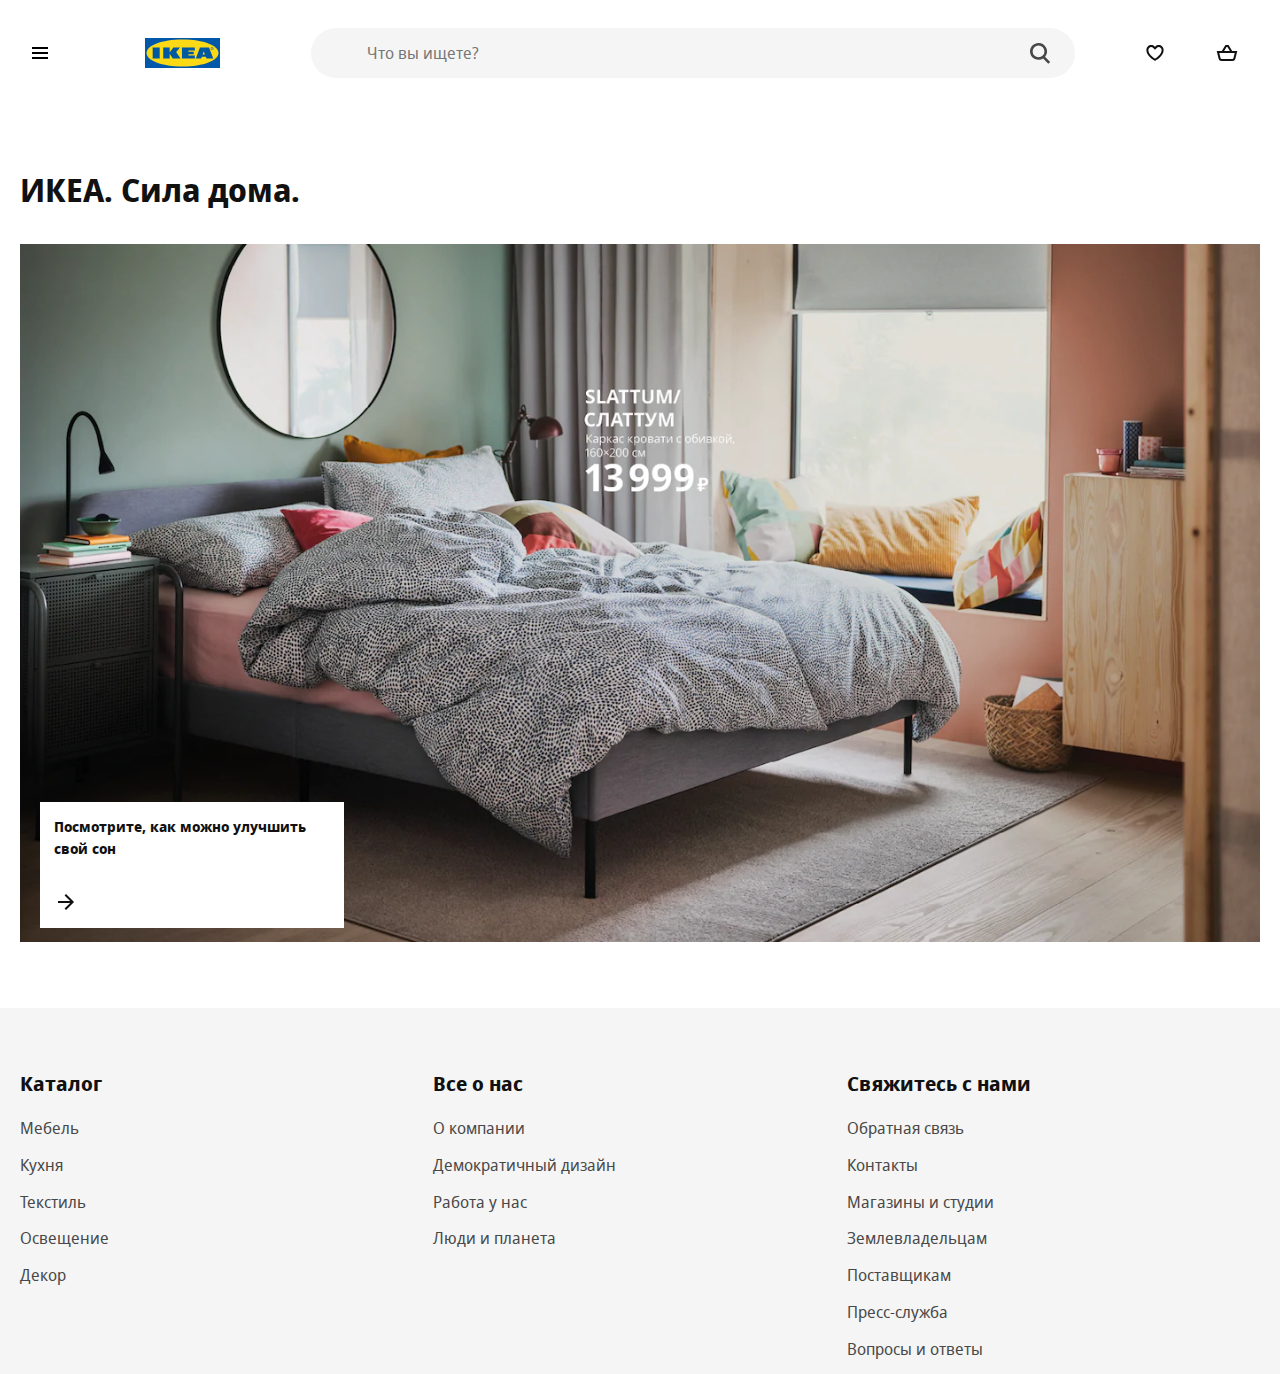
==== index.html @ adc2552e "start" ====
<!DOCTYPE html>
<html lang="en">
<head>
    <meta charset="UTF-8">
    <meta name="viewport"
          content="width=device-width, user-scalable=no, initial-scale=1.0, maximum-scale=1.0, minimum-scale=1.0">
    <meta http-equiv="X-UA-Compatible" content="ie=edge">
    <link rel="apple-touch-icon" sizes="180x180" href="favicon/apple-touch-icon.png">
    <link rel="icon" type="image/png" sizes="32x32" href="favicon/favicon-32x32.png">
    <link rel="icon" type="image/png" sizes="16x16" href="favicon/favicon-16x16.png">
    <link rel="mask-icon" href="favicon/safari-pinned-tab.svg" color="#0058ab">
    <meta name="msapplication-TileColor" content="#0058ab">
    <meta name="theme-color" content="#0058ab">
    <title>ИКЕА - официальный интернет-магазин мебели - IKEA</title>
    <link rel="stylesheet" href="styles/styles.css">

</head>
<body>
<header>
    <div class="container">
        <div class="header">
            <button class="btn btn-burger" aria-label="открыть меню">
                <svg focusable="false" class="svg-icon" width="24" height="24" viewBox="0 0 24 24" fill="none"
                     xmlns="http://www.w3.org/2000/svg">
                    <path fill-rule="evenodd" clip-rule="evenodd"
                          d="M20 8H4V6H20V8ZM20 13H4V11H20V13ZM20 18H4V16H20V18Z"></path>
                </svg>
            </button>
            <a href="index.html" class="logo">
                <img src="image/ikea-logo.svg" alt="Логотип">
            </a>
            <form class="search" method="get" action="goods.html">
                <input type="search" name="s" maxlength="150" class="search-input" spellcheck="false"
                       aria-label="Искать товары, новинки и вдохновение"
                       aria-placeholder="Искать товары, новинки и вдохновение" placeholder="Что вы ищете?"
                       autocapitalize="off" autocomplete="off" autocorrect="off">
                <button type="submit" class="btn search-btn" aria-label="найти"></button>
            </form>
            <a href="goods.html?cat=wishlist" class="btn btn-wishlist">
                <svg focusable="false" class="svg-icon" width="24" height="24" viewBox="0 0 24 24" fill="none"
                     xmlns="http://www.w3.org/2000/svg">
                    <path fill-rule="evenodd" clip-rule="evenodd"
                          d="M12.336 5.52055C14.2336 3.62376 17.3096 3.62401 19.2069 5.52129C20.2067 6.52115 20.6796 7.85005 20.6259 9.15761C20.6151 12.2138 18.4184 14.8654 16.4892 16.6366C15.4926 17.5517 14.5004 18.2923 13.7593 18.8036C13.3879 19.0598 13.0771 19.2601 12.8574 19.3973C12.7475 19.466 12.6601 19.519 12.5992 19.5555C12.5687 19.5737 12.5448 19.5879 12.5279 19.5978L12.5079 19.6094L12.502 19.6129L12.5001 19.614C12.5001 19.614 12.4989 19.6147 11.9999 18.748C11.501 19.6147 11.5005 19.6144 11.5005 19.6144L11.4979 19.6129L11.4919 19.6094L11.472 19.5978C11.4551 19.5879 11.4312 19.5737 11.4007 19.5555C11.3397 19.519 11.2524 19.466 11.1425 19.3973C10.9227 19.2601 10.612 19.0598 10.2405 18.8036C9.49947 18.2923 8.50726 17.5517 7.51063 16.6366C5.58146 14.8654 3.38477 12.2139 3.37399 9.15765C3.32024 7.85008 3.79314 6.52117 4.79301 5.52129C6.69054 3.62376 9.76704 3.62376 11.6646 5.52129L11.9993 5.856L12.3353 5.52129L12.336 5.52055ZM11.9999 18.748L11.5005 19.6144L11.9999 19.9019L12.4989 19.6147L11.9999 18.748ZM11.9999 17.573C12.1727 17.462 12.384 17.3226 12.6236 17.1573C13.3125 16.6821 14.2267 15.9988 15.1366 15.1634C17.0157 13.4381 18.6259 11.2919 18.6259 9.13506V9.11213L18.627 9.08922C18.6626 8.31221 18.3844 7.52727 17.7926 6.9355C16.6762 5.81903 14.866 5.81902 13.7495 6.9355L13.7481 6.93689L11.9965 8.68166L10.2504 6.9355C9.13387 5.81903 7.3237 5.81903 6.20722 6.9355C5.61546 7.52727 5.33724 8.31221 5.3729 9.08922L5.37395 9.11213V9.13507C5.37395 11.2919 6.98418 13.4381 8.86325 15.1634C9.77312 15.9988 10.6874 16.6821 11.3762 17.1573C11.6159 17.3226 11.8271 17.462 11.9999 17.573Z"></path>
                </svg>
            </a>
            <a href="cart.html" class="btn btn-cart">
                <svg focusable="false" class="svg-icon svg-cart" width="24" height="24" viewBox="0 0 24 24" fill="none"
                     xmlns="http://www.w3.org/2000/svg" style="display: block;">
                    <path fill-rule="evenodd" clip-rule="evenodd"
                          d="M10.9994 4H10.4373L10.1451 4.48017L6.78803 9.99716H3.00001H1.71924L2.02987 11.2397L3.65114 17.7248C3.98501 19.0603 5.18497 19.9972 6.56157 19.9972L17.4385 19.9972C18.8151 19.9972 20.015 19.0603 20.3489 17.7248L21.9702 11.2397L22.2808 9.99716H21H17.2113L13.8539 4.48014L13.5618 4H12.9997H12.0004H10.9994ZM14.8701 9.99716L12.4376 6H12.0004H11.5615L9.12921 9.99716H14.8701ZM5.59142 17.2397L4.28079 11.9972H19.7192L18.4086 17.2397C18.2973 17.6849 17.8973 17.9972 17.4385 17.9972L6.56157 17.9972C6.1027 17.9972 5.70272 17.6849 5.59142 17.2397Z"></path>
                </svg>
            </a>
        </div>
    </div>
</header>
<main>
    <div class="container">
        <h1 class="main-header">ИКЕА. Сила дома.</h1>
        <aside class="offer">
            <a href="card.html#idd059">
                <picture>
                    <source srcset="image/b47e07ee97fd5f9bf030d258d462a945.webp" type="image/webp">
                    <img src="image/b47e07ee97fd5f9bf030d258d462a945.jpg" alt="СЛАТТУМ">
                </picture>

            </a>
            <a class="offer-extra" href="goods.html?subcat=Кровати">
                <p>Посмотрите, как можно улучшить свой сон</p>
                <svg focusable="false" viewBox="0 0 24 24" class="offer-arrow" aria-hidden="true">
                    <path fill-rule="evenodd" clip-rule="evenodd"
                          d="M19.2937 12.7074L20.0008 12.0003L19.2938 11.2932L12.0008 3.99927L10.5865 5.41339L16.1727 11.0003H4V13.0003H16.1723L10.5855 18.5868L11.9996 20.0011L19.2937 12.7074Z"></path>
                </svg>
            </a>
        </aside>
    </div>
</main>
<footer>
    <div class="container">
        <div class="footer">
            <div class="footer-catalog">
                <h2 class="footer-header">Каталог</h2>
                <ul>
                    <li class="footer-list"><a href="goods.html?cat=Мебель">Мебель</a></li>
                    <li class="footer-list"><a href="goods.html?cat=Кухня">Кухня</a></li>
                    <li class="footer-list"><a href="goods.html?cat=Текстиль">Текстиль</a></li>
                    <li class="footer-list"><a href="goods.html?cat=Освещение">Освещение</a></li>
                    <li class="footer-list"><a href="goods.html?cat=Декор">Декор</a></li>
                </ul>
            </div>
            <div class="footer-about">
                <h2 class="footer-header">Все о нас</h2>
                <ul>
                    <li class="footer-list"><a href="#">О компании</a></li>
                    <li class="footer-list"><a href="#">Демократичный дизайн</a></li>
                    <li class="footer-list"><a href="#">Работа у нас</a></li>
                    <li class="footer-list"><a href="#">Люди и планета</a></li>
                </ul>
            </div>
            <div class="footer-connection">
                <h2 class="footer-header">Свяжитесь с нами</h2>
                <ul>
                    <li class="footer-list"><a href="#">Обратная связь</a></li>
                    <li class="footer-list"><a href="#">Контакты</a></li>
                    <li class="footer-list"><a href="#">Магазины и студии</a></li>
                    <li class="footer-list"><a href="#">Землевладельцам</a></li>
                    <li class="footer-list"><a href="#">Поставщикам</a></li>
                    <li class="footer-list"><a href="#">Пресс-служба</a></li>
                    <li class="footer-list"><a href="#">Вопросы и ответы</a></li>
                </ul>
            </div>
        </div>
    </div>

</footer>

<div class="catalog">
    <button type="button" class="btn btn-close catalog-btn" id="hnf-menu-close-btn" aria-expanded="true"
            title="Закрыть меню" aria-label="Закрыть меню">
        <svg focusable="false" class="svg-icon" width="24" height="24" viewBox="0 0 24 24" fill="none"
             xmlns="http://www.w3.org/2000/svg">
            <path fill-rule="evenodd" clip-rule="evenodd"
                  d="M12.0002 13.4144L16.9499 18.3642L18.3642 16.9499L13.4144 12.0002L18.3642 7.05044L16.95 5.63623L12.0002 10.586L7.05044 5.63623L5.63623 7.05044L10.586 12.0002L5.63624 16.9499L7.05046 18.3642L12.0002 13.4144Z"></path>
        </svg>
    </button>
    <h2>Каталог</h2>
    <ul class="catalog-list">
        <li class="catalog-list__item active"><a href="goods.html?cat=Мебель">Мебель</a></li>
        <li class="catalog-list__item"><a href="goods.html?cat=Кухня">Кухня</a></li>
        <li class="catalog-list__item"><a href="goods.html?cat=Текстиль">Текстиль</a></li>
        <li class="catalog-list__item"><a href="goods.html?cat=Освещение">Освещение</a></li>
        <li class="catalog-list__item"><a href="goods.html?cat=Декор">Декор</a></li>
    </ul>


</div>

<div class="subcatalog">
    <button type="button" class="btn btn-return catalog-btn" aria-expanded="true" title="Закрыть меню"
            aria-label="Закрыть меню">
        <svg focusable="false" class="svg-icon  hnf-svg-icon" width="24" height="24" viewBox="0 0 24 24" fill="none"
             xmlns="http://www.w3.org/2000/svg">
            <path fill-rule="evenodd" clip-rule="evenodd"
                  d="M4.70613 11.2927L3.99902 11.9997L4.70606 12.7069L11.999 20.0008L13.4133 18.5867L7.82744 13.0001H19.9999V11.0001H7.82729L13.4144 5.41328L12.0002 3.99902L4.70613 11.2927Z"></path>
        </svg>
    </button>
    <h3 class="subcatalog-header"><a href="goods.html?cat=Мебель"></a></h3>
    <ul class="subcatalog-list">
        <li class="subcatalog-list__item"><a href="goods.html?subcat=Диваны">Диваны</a></li>
        <li class="subcatalog-list__item"><a href="goods.html?subcat=Кресла">Кресла</a></li>
        <li class="subcatalog-list__item"><a href="goods.html?subcat=Книжные шкафы">Книжные шкафы</a></li>
        <li class="subcatalog-list__item"><a href="goods.html?subcat=Стеллажи">Стеллажи</a></li>
        <li class="subcatalog-list__item"><a href="goods.html?subcat=Шкаф для ТВ">Шкаф для ТВ</a></li>
        <li class="subcatalog-list__item"><a href="goods.html?subcat=Кровати">Кровати</a></li>
        <li class="subcatalog-list__item"><a href="goods.html?subcat=Комоды">Комоды</a></li>
        <li class="subcatalog-list__item"><a href="goods.html?subcat=Столы">Столы</a></li>
        <li class="subcatalog-list__item"><a href="goods.html?subcat=Письменные столы">Письменные столы</a></li>
        <li class="subcatalog-list__item">
            <a href="goods.html?subcat=Стулья для письменного стола">Стулья для письменного стола</a></li>
    </ul>
</div>

<div class="overlay"></div>


</body>
</html>
---- styles/styles.css ----
/*
* Prefixed by https://autoprefixer.github.io
* PostCSS: v7.0.29,
* Autoprefixer: v9.7.6
* Browsers: last 4 version
*/

@font-face {
	font-family: 'Noto Sans';
	src: local('Noto Sans Display Regular'), local('NotoSansDisplay-Regular'), url('../fonts/Notosansdisplayregular.woff2') format('woff2'), url('../fonts/Notosansdisplayregular.woff') format('woff');
	font-weight: 400;
	font-style: normal;
}

@font-face {
	font-family: 'Noto Sans';
	src: local('Noto Sans Display Italic'), local('NotoSansDisplay-Italic'), url('../fonts/Notosansdisplayitalic.woff2') format('woff2'), url('../fonts/Notosansdisplayitalic.woff') format('woff');
	font-weight: 400;
	font-style: italic;
}

@font-face {
	font-family: 'Noto Sans';
	src: local('Noto Sans Display Bold'), local('NotoSansDisplay-Bold'), url('../fonts/Notosansdisplaybold.woff2') format('woff2'), url('../fonts/Notosansdisplaybold.woff') format('woff');
	font-weight: 700;
	font-style: normal;
}

@font-face {
	font-family: 'Noto Sans';
	src: local('Noto Sans Display Bold Italic'), local('NotoSansDisplay-BoldItalic'), url('../fonts/Notosansdisplaybolditalic.woff2') format('woff2'), url('../fonts/Notosansdisplaybolditalic.woff') format('woff');
	font-weight: 700;
	font-style: italic;
}

html {
	-webkit-box-sizing: border-box;
	box-sizing: border-box;
}

*,
*::before,
*::after {
	-webkit-box-sizing: inherit;
	box-sizing: inherit;
}

body {
	min-width: 320px;
	margin: 0;

	background-color: #fff; /*под проект*/
	font-family: Noto Sans, Arial, sans-serif; /*в "" свой шрифт под проект*/

	font-size: 16px;
	color: #111;
	line-height: 1.5;
	-webkit-font-smoothing: subpixel-antialiased;
}

button, input {
	font: inherit;
}

button {
	cursor: pointer;
}

img {
	max-width: 100%;
	width: 100%;
	height: auto;
}

a {
	text-decoration: none;
	color: inherit;
}

ul {
	list-style: none;
	padding: 0;
	margin: 0;
}

h1, h2, h3, p {
	padding: 0;
	margin: 0;
}

/* container */

.container {
	max-width: 100rem;
	margin: 0 auto;
	padding: 0 1.25rem;
}

.visually-hidden {
	position: absolute !important;
	clip: rect(1px 1px 1px 1px);
	clip: rect(1px, 1px, 1px, 1px);
	padding: 0 !important;
	border: 0 !important;
	height: 1px !important;
	width: 1px !important;
	overflow: hidden;
}

/* при работе с float */

.clearfix::after {
	content: "";
	display: table;
	clear: both;
}

header {
	margin-bottom: 3.75rem;
}

.header {
	display: -ms-grid;
	display: grid;
	grid-gap: 1.25rem;
	-ms-grid-columns: 2fr 1.25rem 2fr 1.25rem 16fr 1.25rem 1fr 1.25rem 1fr;
	grid-template-columns: 2fr 2fr 16fr 1fr 1fr;
	-webkit-box-align: center;
	-ms-flex-align: center;
	align-items: center;
	padding: 1.75rem 0;
}

footer {
	background-color: #f5f5f5;
	margin-top: 3.75rem;
	padding: 3.75rem 0 0 0;
}

.footer {
	display: -ms-grid;
	display: grid;
	-ms-grid-columns: 1fr 1fr 1fr;
	grid-template-columns: 1fr 1fr 1fr;
}

.main-header {
	margin-bottom: 1.875rem
}

.btn {
	background-color: transparent;
	outline: transparent;
	border-radius: 50%;
	width: 40px;
	height: 40px;
	display: -webkit-box;
	display: -ms-flexbox;
	display: flex;
	-webkit-box-align: center;
	-ms-flex-align: center;
	align-items: center;
	-webkit-box-pack: center;
	-ms-flex-pack: center;
	justify-content: center;
	border: 1px solid transparent;
}

.btn:hover {
	background-color: #f5f5f5;
	color: #111;
}

.svg-icon {
	fill: currentColor;
}

.logo {
	text-align: center;
	width: 75px;
	height: 30px;

}

.search {
	position: relative;
	-webkit-box-flex: 1;
	-ms-flex-positive: 1;
	flex-grow: 1;
	height: 50px;
	margin: 0 40px;
}

.search-input {
	-webkit-appearance: none;
	-moz-appearance: none;
	appearance: none;
	background-color: #f5f5f5;
	display: block;
	appearance: none;
	width: 100%;
	height: 100%;
	padding: .5rem 3.5rem;
	margin: 0 auto;
	line-height: 1.5;
	border: 0;
	border-radius: 50em;
	outline: 0;
	-webkit-box-shadow: none;
	box-shadow: none;
	-webkit-transition: background .2s;
	-o-transition: background .2s;
	transition: background .2s;
}

.search-btn {
	position: absolute;
	top: 0.9rem;
	right: 0.9rem;
	background-image: url("data:image/svg+xml;charset=utf-8,%3Csvg width='16' height='17' fill='%23484848' xmlns='http://www.w3.org/2000/svg'%3E%3Cpath fill-rule='evenodd' clip-rule='evenodd' d='M6.5 11a4.5 4.5 0 110-9 4.5 4.5 0 010 9zm4.968-.307a6.5 6.5 0 10-1.514 1.315l3.996 3.996 1.414-1.414-3.896-3.897z'/%3E%3C/svg%3E");
	background-repeat: no-repeat;
	background-size: contain;
	width: 2.5rem;
	height: 1.5rem;
	background-position: center;
}

.offer {
	position: relative;
}

.offer-extra {
	position: absolute;
	padding: .9rem;
	color: #111;
	left: 1.25rem;
	bottom: 1.25rem;
	display: -webkit-box;
	display: -ms-flexbox;
	display: flex;
	background: #fff;
	-webkit-box-orient: vertical;
	-webkit-box-direction: normal;
	-ms-flex-direction: column;
	flex-direction: column;
	-webkit-box-align: start;
	-ms-flex-align: start;
	align-items: flex-start;
	max-width: 19rem;
	min-width: 13rem;
	font-size: .9rem;
	line-height: 1.5;
	font-weight: bold;
	word-break: break-word;
}

.offer-arrow {
	display: inline-block;
	height: 1.5rem;
	width: 1.5rem;
	vertical-align: middle;
	fill: currentColor;
	margin-top: 1.875rem;

}


.footer-header {
	line-height: 2rem;
	font-size: 1.25rem;
	padding: 0 0 1rem 0;

}

.footer-list {
	margin-bottom: .8rem;
}

.footer-list > a {
	color: #484848;
}

.footer-list > a:hover {
	color: #111;
	text-decoration: underline;
}

.catalog {
	position: fixed;
	z-index: 999;
	top: 0;
	left: -100%;
	bottom: 0;
	background-color: #fff;
	overflow-y: auto;
	overflow-x: hidden;
	-webkit-transition: left 0.2s 0s;
	-o-transition: left 0.2s 0s;
	transition: left 0.2s 0s;
	width: 20rem;
	padding: 6rem 4rem 3rem;

}

.catalog.open {
	left: 0;
}

.catalog-btn {
	position: absolute;
	top: 3rem;
	left: 3rem;
}

.catalog-list__item,
.subcatalog-list__item {
	cursor: pointer;
	color: #111;


}

.catalog-list__item a,
.subcatalog-list__item a {
	text-decoration: underline;
	display: block;
}

.catalog-list__item a {
	padding: .5rem 1.5rem .5rem 0;
}

.subcatalog-list__item a {
	padding: .5rem 0;
}

.catalog-list__item:hover a,
.subcatalog-list__item:hover a {
	text-decoration: underline;
}

.catalog-list__item.active {
	background-repeat: no-repeat;
	background-position: right 0 center;
	background-image: url('data:image/svg+xml;utf8,<svg width="24" height="24" viewBox="0 0 24 24" fill="none" xmlns="http://www.w3.org/2000/svg"><path fill-rule="evenodd" clip-rule="evenodd" d="M15.5996 11.9999L9.81456 17.7857L8.40026 16.3716L12.7714 11.9999L8.40026 7.62823L9.81457 6.21411L15.5996 11.9999Z" fill="%23959595"/></svg>');
}

.subcatalog {
	position: fixed;
	z-index: 998;
	top: 0;
	left: -100%;
	bottom: 0;
	background-color: #fff;
	overflow-y: auto;
	overflow-x: hidden;
	-webkit-transition: left, right 0.2s 0s;
	-o-transition: left, right 0.2s 0s;
	transition: left, right 0.2s 0s;
	width: 25rem;
	padding: 6rem 4rem 3rem;
	border-left: 2px solid #ccc;
}

.subcatalog.subopen {
	left: 20rem;
	display: block;
}

.overlay {
	display: block;
	position: fixed;
	z-index: 899;
	top: 0;
	bottom: 0;
	right: 0;
	left: 0;
	background-color: black;
	-webkit-transition: all .2s ease;
	-o-transition: all .2s ease;
	transition: all .2s ease;
	opacity: 0;
	pointer-events: none;
}

.overlay.active {
	opacity: 0.25;
	pointer-events: all;
}


.wrapper {
	position: relative;
	margin-top: 4rem;
}

.wrapper:before {
	content: '';
	width: calc(100% + 2rem);
	display: block;
	position: absolute;
	top: -2rem;
	z-index: 99;
	margin: 0 -1rem;
	border-bottom: 1px solid #dfdfdf;
}

.good {
	display: -ms-grid;
	display: grid;
	-ms-grid-columns: minmax(0, 1fr) 1.25rem minmax(0, 1fr) 1.25rem minmax(0, 1fr) 1.25rem minmax(0, 1fr) 1.25rem minmax(0, 1fr) 1.25rem minmax(0, 1fr) 1.25rem minmax(0, 1fr) 1.25rem minmax(0, 1fr) 1.25rem minmax(0, 1fr) 1.25rem minmax(0, 1fr) 1.25rem minmax(0, 1fr) 1.25rem minmax(0, 1fr);
	grid-template-columns: repeat(12, minmax(0, 1fr));
	grid-column-gap: 1.25rem;
	padding-top: 2rem;
}

.good-images {
	display: -webkit-box;
	display: -ms-flexbox;
	display: flex;
	-ms-flex-wrap: wrap;
	flex-wrap: wrap;
	-ms-grid-column: 1;
	grid-column-start: 1;
	-ms-grid-column-span: 8;
	grid-column-end: 9;
	-ms-flex-pack: distribute;
	justify-content: space-around;


}

.good-image__item {
	width: calc(50% - 1.25rem);
	margin-left: .625rem;
	margin-right: .625rem;
	min-height: 500px;
}


.good-item {
	-ms-grid-column: 9;
	grid-column-start: 9;
	-ms-grid-column-span: 4;
	grid-column-end: 13;
	padding: 0 2.5rem;
}

.good-item__section {
	margin-bottom: 2.5rem;
}

.good-item__new {
	display: none;
}


.good-item__empty {
	display: none;
}

.not-in-stock .good-item__empty {
	display: block;
}

.not-in-stock .btn-good {
	display: none;
}

.good-item__header {
	font-size: 1.375rem;
	line-height: 1.5;
	font-weight: 700;
	text-transform: uppercase;
	margin-bottom: .3rem;
}

.good-item__description {
	line-height: 1.5;
	letter-spacing: 0;
	font-weight: 400;
	color: #484848;
	font-size: .875rem;
}

.good-item__price {
	white-space: nowrap;
	text-align: right;
}

.good-item__section {
	display: -webkit-box;
	display: -ms-flexbox;
	display: flex;
	-webkit-box-pack: justify;
	-ms-flex-pack: justify;
	justify-content: space-between;
}

.good-item__price-value {
	line-height: 1.1875;
	font-size: 1.375rem;
}

.good-item__currency {
	line-height: .9;
	font-size: .6875rem;
	vertical-align: text-top;
}

.not-in-stock .good-item__price-value,
.not-in-stock .good-item__currency {
	display: none;
}

.good-item__buttons {
	display: -webkit-box;
	display: -ms-flexbox;
	display: flex;
	-webkit-box-pack: justify;
	-ms-flex-pack: justify;
	justify-content: space-between;
	-webkit-box-align: center;
	-ms-flex-align: center;
	align-items: center;
	width: 100%;
}

.btn-good {
	margin-right: 1rem;
	-webkit-box-flex: 1;
	-ms-flex-positive: 1;
	flex-grow: 1;
	-ms-flex-negative: 1;
	flex-shrink: 1;
	position: relative;
	background: #0058a3;
	color: #fff;
	border-radius: 52px;
	padding: 0 2rem;
	display: -webkit-box;
	display: -ms-flexbox;
	display: flex;
	height: 3.5rem;
	-webkit-box-align: center;
	-ms-flex-align: center;
	align-items: center;
}

.btn-good-svg {
	margin-right: .5rem;
	vertical-align: top;
	-ms-flex-negative: 0;
	flex-shrink: 0;
	display: inline-block;
	height: 1.5rem;
	width: 1.5rem;
	fill: #fff;
}

.btn-good:hover {
	color: #0058a3;
}

.btn-good:hover .btn-good-svg {
	fill: #0058a3;
}

.btn-good__label {
	text-align: center;
	border: 0;
	font-weight: 700;
	font-size: .875rem;
	line-height: 1.42857;
}

.btn-add-wishlist {
	background: rgba(0, 0, 0, 0);
	color: #111;
	border-radius: 40px;
	padding: 0 .9375rem;
	border: 1px solid #dfdfdf;
	height: 3.5rem;
	width: 3.5rem;
	margin-left: auto;
}

.btn-add-wishlist__svg {
	height: 1.5rem;
	width: 1.5rem;

}

.btn-add-wishlist:hover .btn-add-wishlist__svg {
	fill: red;
}

.btn-add-wishlist.contains-wishlist .btn-add-wishlist__svg {
	fill: red;

}

.btn-add-wishlist:hover.contains-wishlist .btn-add-wishlist__svg {
	fill: black;
}


.goods-list {
	display: -ms-grid;
	display: grid;
	grid-template-columns: repeat(4, 1fr);
}

.goods-list__item {
	margin-bottom: 2rem;
}


.goods-item {
	position: relative;
	display: -webkit-box;
	display: -ms-flexbox;
	display: flex;
	-webkit-box-orient: vertical;
	-webkit-box-direction: normal;
	-ms-flex-direction: column;
	flex-direction: column;
	-webkit-box-pack: justify;
	-ms-flex-pack: justify;
	justify-content: space-between;
	height: 100%;
}

.goods-item__img {
	height: 380px;
	display: table-cell;
	vertical-align: middle
}


.btn-add-card {
	position: absolute;
	opacity: 0;
	-webkit-transition: opacity 0.2s 0s;
	-o-transition: opacity 0.2s 0s;
	transition: opacity 0.2s 0s;
	right: 1rem;
	bottom: 0.5rem;
	background-color: rgb(0, 88, 163);
	border: 1px solid rgb(0, 88, 163);
	background-repeat: no-repeat;
	background-position: center;
	background-image: url("data:image/svg+xml;utf8,<svg width='24' height='24' xmlns='http://www.w3.org/2000/svg' viewBox='0 0 24 24'><path fill-rule='evenodd' clip-rule='evenodd' d='M10.4372 4H10.9993H12.0003H12.9996H13.5616L13.8538 4.48014L17.2112 9.99713H21H22.2806L21.9702 11.2396L21.5303 13H19.4688L19.7194 11.9971H4.28079L5.59143 17.2397C5.70272 17.6848 6.1027 17.9971 6.56157 17.9971H15V19.9971H6.56157C5.18496 19.9971 3.98502 19.0602 3.65114 17.7247L2.02987 11.2397L1.71924 9.99713H3.00002H6.78793L10.145 4.48017L10.4372 4ZM12.4375 6L14.87 9.99713H9.12911L11.5614 6H12.0003H12.4375ZM17.9961 16V14H19.9961V16H21.9961V18H19.9961V20H17.9961V18H15.9961V16H17.9961Z' fill='white' /></svg>");
}

.btn-add-card:hover {
	background-color: rgb(255, 255, 255);
	background-image: url("data:image/svg+xml;utf8,<svg width='24' height='24' xmlns='http://www.w3.org/2000/svg' viewBox='0 0 24 24'><path fill-rule='evenodd' clip-rule='evenodd' d='M10.4372 4H10.9993H12.0003H12.9996H13.5616L13.8538 4.48014L17.2112 9.99713H21H22.2806L21.9702 11.2396L21.5303 13H19.4688L19.7194 11.9971H4.28079L5.59143 17.2397C5.70272 17.6848 6.1027 17.9971 6.56157 17.9971H15V19.9971H6.56157C5.18496 19.9971 3.98502 19.0602 3.65114 17.7247L2.02987 11.2397L1.71924 9.99713H3.00002H6.78793L10.145 4.48017L10.4372 4ZM12.4375 6L14.87 9.99713H9.12911L11.5614 6H12.0003H12.4375ZM17.9961 16V14H19.9961V16H21.9961V18H19.9961V20H17.9961V18H15.9961V16H17.9961Z' fill='rgb(0, 88, 163)' /></svg>");

}

.goods-item:hover .btn-add-card {
	opacity: 1;
}

.goods-item__header {
	margin-top: auto;
	margin-bottom: 1rem;
}

.goods-item__new {
	line-height: 1.42857;
	color: #ca5008;
	font-weight: 700;
	font-size: 0.8rem;
}

.goods-item__link {
	display: block;
	height: 100%;
}

.goods-item__description {
	margin-bottom: 1rem;
	font-size: .875rem;
	line-height: 1.42857;
}

.goods-item__price {
	min-height: calc(40px + 0.5rem);
	padding-bottom: 0.5rem;
	font-weight: 700;
}

.goods-item__price-value {
	font-size: 1.375rem;
}

.goods-item__currency {
	line-height: .9;
	font-size: .6875rem;
	vertical-align: text-top;
}


.breadcrumb__list-item {
	display: inline;
}

.breadcrumb__list-item:after {
	content: "\0203A";
	display: inline;
	margin: 0 .3125rem;
	font-size: 1rem;
	line-height: 1.125;
}

.breadcrumb__list-item:last-child:after {
	content: "";
}

.breadcrumb__link {
	font-size: .75rem;
	line-height: 1.5;
	font-weight: 400;
	vertical-align: middle;
}

.breadcrumb__list-item:last-child .breadcrumb__link {
	color: #484848;
	pointer-events: none;
	cursor: auto;
}

.cart-wrapper {
	max-width: 768px;
}

.cart-header {
	text-align: center;
}

.product {
	display: -ms-grid;
	display: grid;
	-ms-grid-columns: 152px 4fr 6fr;
	grid-template-columns: 152px 4fr 6fr;
	-ms-grid-rows: auto;
	grid-template-rows: auto;
	font-size: .81rem;
	line-height: 1.385;
}

.product > *:nth-child(1) {
	-ms-grid-row: 1;
	-ms-grid-column: 1;
}

.product > *:nth-child(2) {
	-ms-grid-row: 1;
	-ms-grid-column: 2;
}

.product > *:nth-child(3) {
	-ms-grid-row: 1;
	-ms-grid-column: 3;
}

.product__image-container {
	-ms-grid-column: 1;
	grid-column: 1;
	-ms-grid-row: 1;
	-ms-grid-row-span: 2;
	grid-row: 1/3;
	padding-right: 1rem;
}

.product__description {
	-ms-grid-column: 2;
	grid-column: 2;
	-ms-grid-row: 1;
	grid-row: 1;
}

.product__name {
	font-size: 1.2rem;
	margin-bottom: .5rem;
	font-weight: 700;
	text-transform: uppercase;
	word-break: break-word;
}

.product__prices {
	-ms-grid-column: 3;
	grid-column: 3;
	-ms-grid-row: 1;
	grid-row: 1;
	text-align: right;
	padding-top: 0;
}

.product__controls {
	-ms-grid-column: 3;
	grid-column: 3;
	-ms-grid-row: 2;
	grid-row: 2;
	margin-top: .5rem;
	display: -webkit-box;
	display: -ms-flexbox;
	display: flex;
	-webkit-box-pack: end;
	-ms-flex-pack: end;
	justify-content: flex-end;
}

.btn-remove {
	color: #444;
	border-color: #666;
	border-radius: unset;
}

.product__total {
	font-weight: 700;
	font-size: 1.06rem;
	line-height: 1.2;
}

.product-controls__remove {
	width: 12.5%;
}

.product-controls__quantity {
	width: 25%;
	margin-left: .5rem;
}

.cart-header {
	margin-bottom: 3rem;
}

.cart-item {
	margin-bottom: 2rem;
}

.cart-total {
	display: -webkit-box;
	display: -ms-flexbox;
	display: flex;
	-webkit-box-pack: justify;
	-ms-flex-pack: justify;
	justify-content: space-between;
	padding: .35rem 0;
	font-weight: 700;
	font-size: 14px;
	text-align: initial;
	border: dashed #cacaca;
	border-width: 1px 0;
}

.cart-checkout {
	color: #ffffff;
	padding: 12px 62px;
	background-color: #3a6e9f;
	border: none;
	display: block;
	margin: 1rem auto;
}

.cart-form {
	margin: 1rem 0;
	text-align: center;
}

.cart-form label {
	display: block;
	margin: 1rem;
}

select {
	width: 100%;
	max-width: 352px;
	height: 40px;
	margin: 0;
	padding: 0 10px;
	border: 1px solid #666;
	border-radius: 2px;
	background: #fff url(../image/chevron-down-thin-24.1667eab2.svg) no-repeat right 8px center/1.5rem;
	-webkit-appearance: none;
	-moz-appearance: none;
	appearance: none;
	font-size: 1rem;
	line-height: 1.15;
	font-family: inherit;
	text-transform: none;
}

@media (max-width: 1200px) {
	.goods-list {
		grid-template-columns: repeat(3, 1fr);
	}
}

@media (max-width: 768px) {
	.goods-list {
		grid-template-columns: repeat(2, 1fr);
	}

	.header {
		-ms-grid-columns: 1fr 1.25rem 2fr 1.25rem 1fr 1.25rem 1fr;
		grid-template-columns: 1fr 2fr 1fr 1fr;
		-ms-grid-rows: auto 1.25rem auto 1.25rem auto;
		grid-template-areas: "burger logo wishlist cart" "main main . sidebar" "footer footer footer footer";
	}

	.btn-burger {
		grid-area: burger;
	}

	.logo {
		grid-area: logo;
	}

	.btn-wishlist {
		grid-area: wishlist;
	}

	.btn-cart {
		grid-area: cart;
	}

	.search {
		grid-area: search;
		-ms-grid-row: 2;
		grid-row: 2;
		-ms-grid-column-span: 5;
		grid-column-end: 6;
		-ms-grid-column: 1;
		grid-column-start: 1;
		margin: 0;
	}

	.footer {
		-ms-grid-rows: auto;
		grid-template-rows: auto;
		-webkit-box-pack: center;
		-ms-flex-pack: center;
		justify-content: center;
		grid-template-areas: "catalog" "about" "connection";
		-ms-grid-columns: 300px;
		grid-template-columns: 300px

	}

	.footer-catalog {
		grid-area: catalog;
		margin-bottom: 50px;
	}

	.footer-about {
		grid-area: about;
		margin-bottom: 50px;
	}

	.footer-connection {
		grid-area: connection;
		margin-bottom: 50px;
	}

	.catalog {
		width: 50%;
	}

	.subcatalog {
		width: 50%;
		left: auto;
		right: -100%;
	}

	.subcatalog.subopen {
		right: 0;
		left: auto;
	}
}

@media (max-width: 768px) {

	.footer-catalog {
		-ms-grid-row: 1;
		-ms-grid-column: 1

	}

	.footer-about {
		-ms-grid-row: 2;
		-ms-grid-column: 1

	}

	.footer-connection {
		-ms-grid-row: 3;
		-ms-grid-column: 1

	}
}

@media (max-width: 768px) {

	.btn-burger {
		-ms-grid-row: 1;
		-ms-grid-column: 1;
	}

	.logo {
		-ms-grid-row: 1;
		-ms-grid-column: 3;
	}

	.btn-wishlist {
		-ms-grid-row: 1;
		-ms-grid-column: 5;
	}

	.btn-cart {
		-ms-grid-row: 1;
		-ms-grid-column: 7;
	}
}

@media (max-width: 576px) {
	.goods-list {
		-ms-grid-columns: 1fr;
		grid-template-columns: 1fr;
	}

	.catalog {
		width: 100%;
	}

	.subcatalog {
		z-index: 999;
		width: 100%;
	}

	.subcatalog.subopen {
		right: 0;
	}
}
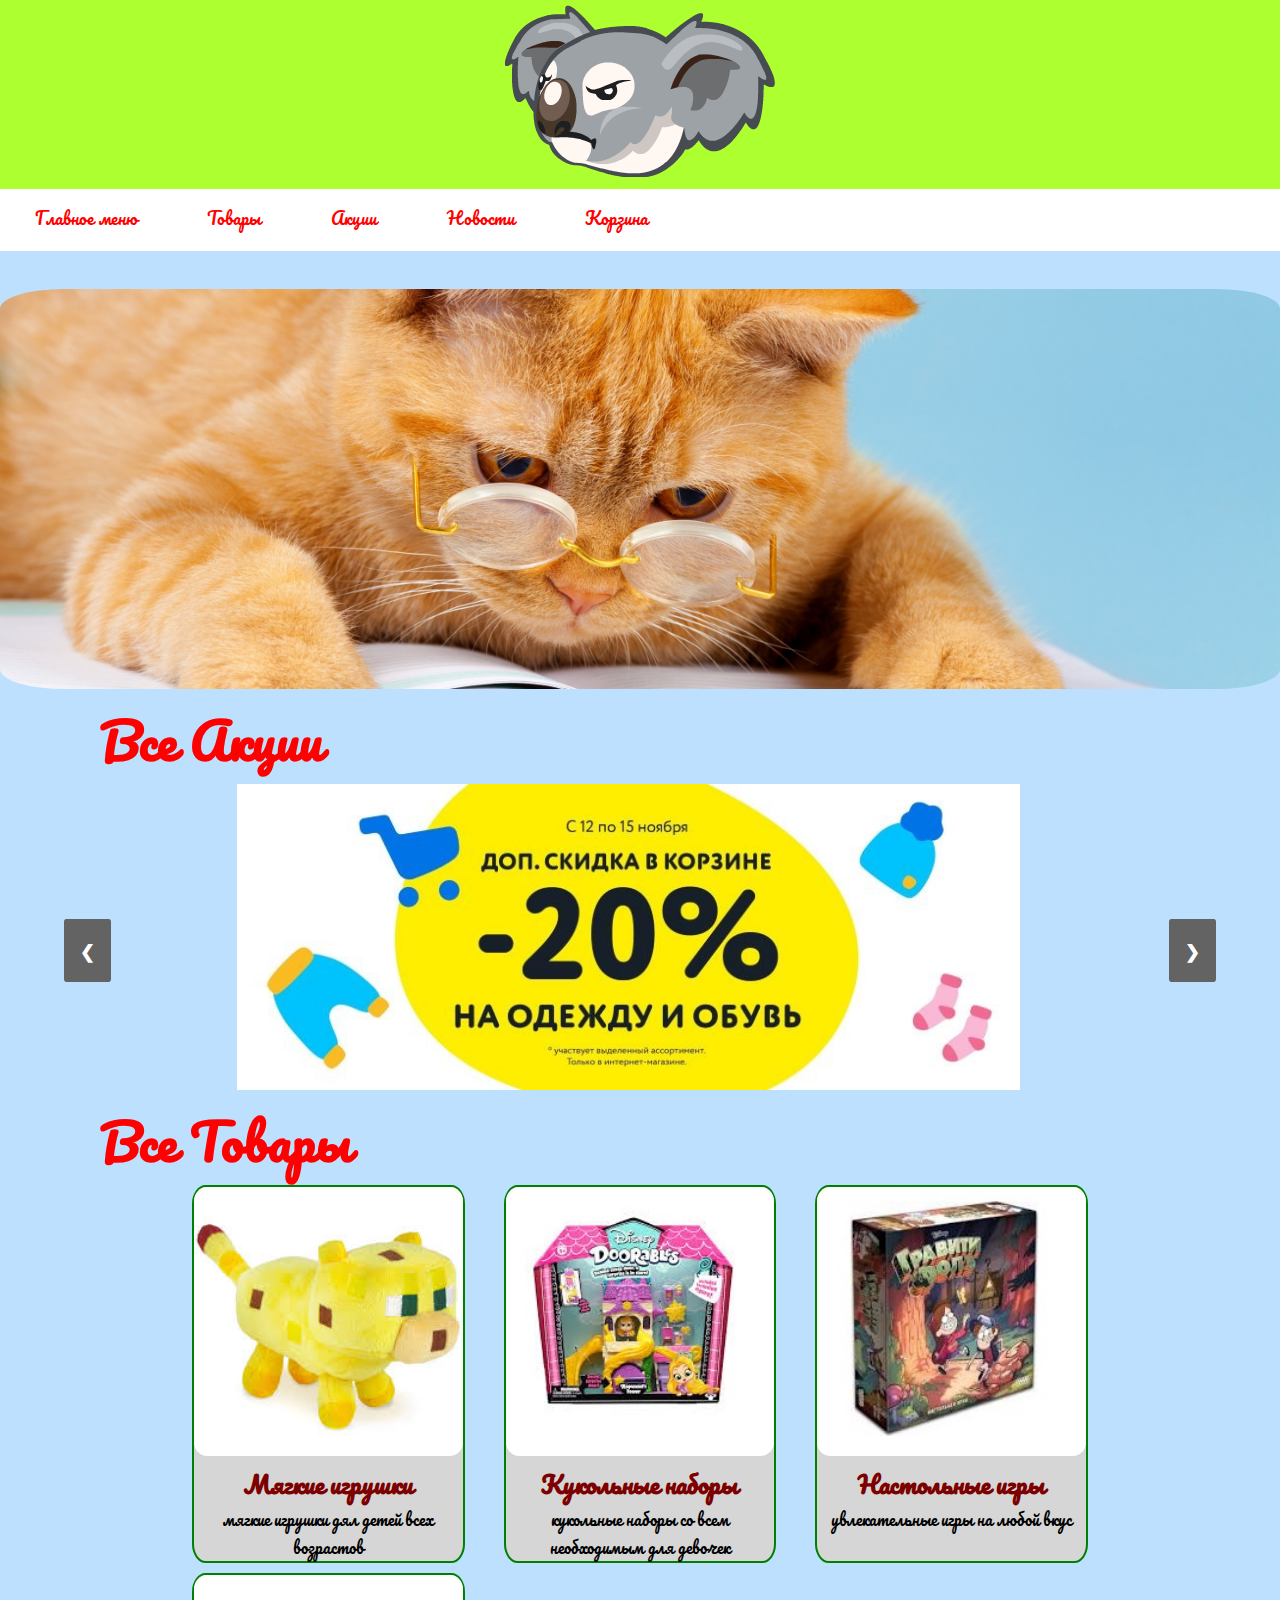
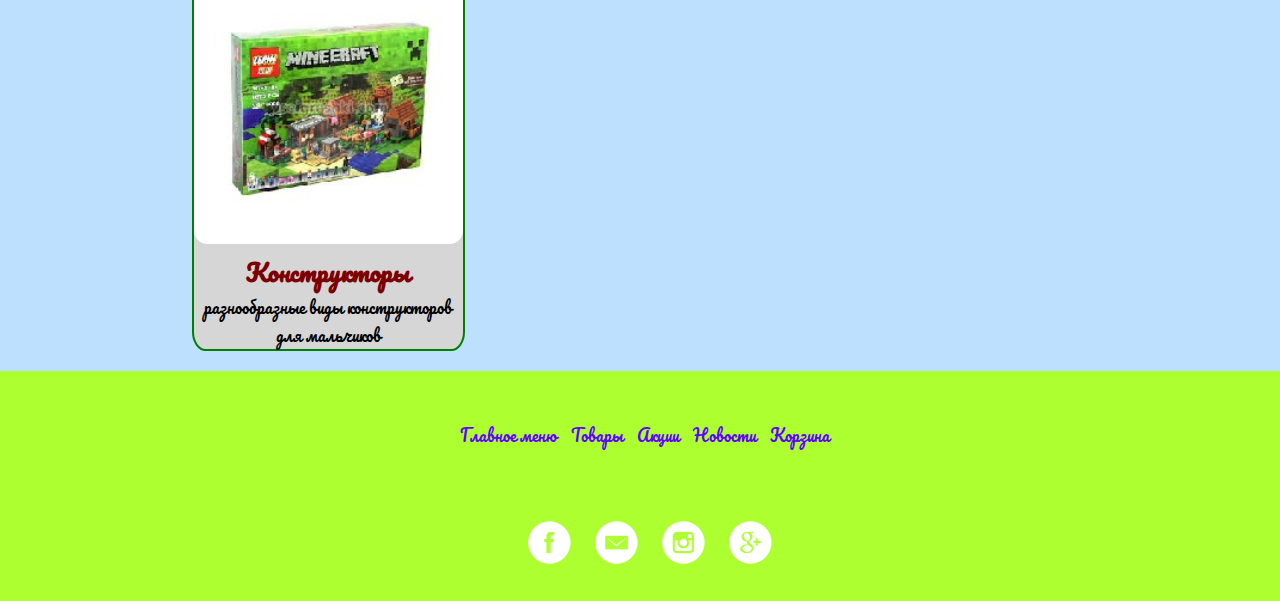
==== commit 88b10754: "toys page" ====
--- a/index.html
+++ b/index.html
@@ -1,166 +1,102 @@
 <!DOCTYPE html>
 <html lang="en">
+
 <head>
-    <meta charset="UTF-8">
-    <meta name="viewport"
-          content="width=device-width, user-scalable=no, initial-scale=1.0, maximum-scale=1.0, minimum-scale=1.0">
-    <meta http-equiv="X-UA-Compatible" content="ie=edge">
-    <link rel="apple-touch-icon" sizes="180x180" href="favicon/apple-touch-icon.png">
-    <link rel="icon" type="image/png" sizes="32x32" href="favicon/favicon-32x32.png">
-    <link rel="icon" type="image/png" sizes="16x16" href="favicon/favicon-16x16.png">
-    <link rel="mask-icon" href="favicon/safari-pinned-tab.svg" color="#0058ab">
-    <meta name="msapplication-TileColor" content="#0058ab">
-    <meta name="theme-color" content="#0058ab">
-    <title>ИКЕА - официальный интернет-магазин мебели - IKEA</title>
-    <link rel="stylesheet" href="styles/styles.css">
+    <meta charset="utf-8">
+    <title>Главная страница</title>
+    <link rel="stylesheet" href='css/style.css'>
+    <!-- ссылка на шрифт -->
+    <link rel="preconnect" href="https://fonts.gstatic.com">
+    <link href="https://fonts.googleapis.com/css2?family=Pacifico&display=swap" rel="stylesheet">
+</head>
 
-</head>
 <body>
-<header>
-    <div class="container">
-        <div class="header">
-            <button class="btn btn-burger" aria-label="открыть меню">
-                <svg focusable="false" class="svg-icon" width="24" height="24" viewBox="0 0 24 24" fill="none"
-                     xmlns="http://www.w3.org/2000/svg">
-                    <path fill-rule="evenodd" clip-rule="evenodd"
-                          d="M20 8H4V6H20V8ZM20 13H4V11H20V13ZM20 18H4V16H20V18Z"></path>
-                </svg>
-            </button>
-            <a href="index.html" class="logo">
-                <img src="image/ikea-logo.svg" alt="Логотип">
-            </a>
-            <form class="search" method="get" action="goods.html">
-                <input type="search" name="s" maxlength="150" class="search-input" spellcheck="false"
-                       aria-label="Искать товары, новинки и вдохновение"
-                       aria-placeholder="Искать товары, новинки и вдохновение" placeholder="Что вы ищете?"
-                       autocapitalize="off" autocomplete="off" autocorrect="off">
-                <button type="submit" class="btn search-btn" aria-label="найти"></button>
-            </form>
-            <a href="goods.html?cat=wishlist" class="btn btn-wishlist">
-                <svg focusable="false" class="svg-icon" width="24" height="24" viewBox="0 0 24 24" fill="none"
-                     xmlns="http://www.w3.org/2000/svg">
-                    <path fill-rule="evenodd" clip-rule="evenodd"
-                          d="M12.336 5.52055C14.2336 3.62376 17.3096 3.62401 19.2069 5.52129C20.2067 6.52115 20.6796 7.85005 20.6259 9.15761C20.6151 12.2138 18.4184 14.8654 16.4892 16.6366C15.4926 17.5517 14.5004 18.2923 13.7593 18.8036C13.3879 19.0598 13.0771 19.2601 12.8574 19.3973C12.7475 19.466 12.6601 19.519 12.5992 19.5555C12.5687 19.5737 12.5448 19.5879 12.5279 19.5978L12.5079 19.6094L12.502 19.6129L12.5001 19.614C12.5001 19.614 12.4989 19.6147 11.9999 18.748C11.501 19.6147 11.5005 19.6144 11.5005 19.6144L11.4979 19.6129L11.4919 19.6094L11.472 19.5978C11.4551 19.5879 11.4312 19.5737 11.4007 19.5555C11.3397 19.519 11.2524 19.466 11.1425 19.3973C10.9227 19.2601 10.612 19.0598 10.2405 18.8036C9.49947 18.2923 8.50726 17.5517 7.51063 16.6366C5.58146 14.8654 3.38477 12.2139 3.37399 9.15765C3.32024 7.85008 3.79314 6.52117 4.79301 5.52129C6.69054 3.62376 9.76704 3.62376 11.6646 5.52129L11.9993 5.856L12.3353 5.52129L12.336 5.52055ZM11.9999 18.748L11.5005 19.6144L11.9999 19.9019L12.4989 19.6147L11.9999 18.748ZM11.9999 17.573C12.1727 17.462 12.384 17.3226 12.6236 17.1573C13.3125 16.6821 14.2267 15.9988 15.1366 15.1634C17.0157 13.4381 18.6259 11.2919 18.6259 9.13506V9.11213L18.627 9.08922C18.6626 8.31221 18.3844 7.52727 17.7926 6.9355C16.6762 5.81903 14.866 5.81902 13.7495 6.9355L13.7481 6.93689L11.9965 8.68166L10.2504 6.9355C9.13387 5.81903 7.3237 5.81903 6.20722 6.9355C5.61546 7.52727 5.33724 8.31221 5.3729 9.08922L5.37395 9.11213V9.13507C5.37395 11.2919 6.98418 13.4381 8.86325 15.1634C9.77312 15.9988 10.6874 16.6821 11.3762 17.1573C11.6159 17.3226 11.8271 17.462 11.9999 17.573Z"></path>
-                </svg>
-            </a>
-            <a href="cart.html" class="btn btn-cart">
-                <svg focusable="false" class="svg-icon svg-cart" width="24" height="24" viewBox="0 0 24 24" fill="none"
-                     xmlns="http://www.w3.org/2000/svg" style="display: block;">
-                    <path fill-rule="evenodd" clip-rule="evenodd"
-                          d="M10.9994 4H10.4373L10.1451 4.48017L6.78803 9.99716H3.00001H1.71924L2.02987 11.2397L3.65114 17.7248C3.98501 19.0603 5.18497 19.9972 6.56157 19.9972L17.4385 19.9972C18.8151 19.9972 20.015 19.0603 20.3489 17.7248L21.9702 11.2397L22.2808 9.99716H21H17.2113L13.8539 4.48014L13.5618 4H12.9997H12.0004H10.9994ZM14.8701 9.99716L12.4376 6H12.0004H11.5615L9.12921 9.99716H14.8701ZM5.59142 17.2397L4.28079 11.9972H19.7192L18.4086 17.2397C18.2973 17.6849 17.8973 17.9972 17.4385 17.9972L6.56157 17.9972C6.1027 17.9972 5.70272 17.6849 5.59142 17.2397Z"></path>
-                </svg>
-            </a>
+    <header>
+        <!-- класс logo -->
+        <div class="logo">
+            <a href="index.html"><img class="graphiclogo" src="img/logo.png" alt="Logo"></a>
         </div>
-    </div>
-</header>
-<main>
-    <div class="container">
-        <h1 class="main-header">ИКЕА. Сила дома.</h1>
-        <aside class="offer">
-            <a href="card.html#idd059">
-                <picture>
-                    <source srcset="image/b47e07ee97fd5f9bf030d258d462a945.webp" type="image/webp">
-                    <img src="image/b47e07ee97fd5f9bf030d258d462a945.jpg" alt="СЛАТТУМ">
-                </picture>
-
-            </a>
-            <a class="offer-extra" href="goods.html?subcat=Кровати">
-                <p>Посмотрите, как можно улучшить свой сон</p>
-                <svg focusable="false" viewBox="0 0 24 24" class="offer-arrow" aria-hidden="true">
-                    <path fill-rule="evenodd" clip-rule="evenodd"
-                          d="M19.2937 12.7074L20.0008 12.0003L19.2938 11.2932L12.0008 3.99927L10.5865 5.41339L16.1727 11.0003H4V13.0003H16.1723L10.5855 18.5868L11.9996 20.0011L19.2937 12.7074Z"></path>
-                </svg>
-            </a>
-        </aside>
-    </div>
-</main>
-<footer>
-    <div class="container">
-        <div class="footer">
-            <div class="footer-catalog">
-                <h2 class="footer-header">Каталог</h2>
-                <ul>
-                    <li class="footer-list"><a href="goods.html?cat=Мебель">Мебель</a></li>
-                    <li class="footer-list"><a href="goods.html?cat=Кухня">Кухня</a></li>
-                    <li class="footer-list"><a href="goods.html?cat=Текстиль">Текстиль</a></li>
-                    <li class="footer-list"><a href="goods.html?cat=Освещение">Освещение</a></li>
-                    <li class="footer-list"><a href="goods.html?cat=Декор">Декор</a></li>
-                </ul>
+        <nav>
+            <!-- адаптивное меню -->
+            <div class="topnav" id="myTopnav">
+                <a href="index.html">Главное меню</a>
+                <a href="toys.html">Товары</a>
+                <a href="markdown.html">Акции</a>
+                <a href="blog.html">Новости</a>
+                <a href="shopping_basket.html">Корзина</a>
+                <a id="menu" href="#" class="icon">&#9776;</a>
             </div>
-            <div class="footer-about">
-                <h2 class="footer-header">Все о нас</h2>
-                <ul>
-                    <li class="footer-list"><a href="#">О компании</a></li>
-                    <li class="footer-list"><a href="#">Демократичный дизайн</a></li>
-                    <li class="footer-list"><a href="#">Работа у нас</a></li>
-                    <li class="footer-list"><a href="#">Люди и планета</a></li>
-                </ul>
+        </nav>
+    </header>
+    <main>
+        <!-- большая картинка -->
+        <img src="img/main_screen_image.jpg" alt="" class="main_image">
+        <h3><a href="markdown.html">Все Акции</a> </h3>
+        <div class="slideshow-container">
+            <div class="mySlides fade">
+                <img src="img/markdown1.jpg" style="width: 80%" alt="">
             </div>
-            <div class="footer-connection">
-                <h2 class="footer-header">Свяжитесь с нами</h2>
-                <ul>
-                    <li class="footer-list"><a href="#">Обратная связь</a></li>
-                    <li class="footer-list"><a href="#">Контакты</a></li>
-                    <li class="footer-list"><a href="#">Магазины и студии</a></li>
-                    <li class="footer-list"><a href="#">Землевладельцам</a></li>
-                    <li class="footer-list"><a href="#">Поставщикам</a></li>
-                    <li class="footer-list"><a href="#">Пресс-служба</a></li>
-                    <li class="footer-list"><a href="#">Вопросы и ответы</a></li>
-                </ul>
+            <div class="mySlides fade">
+                <img src="img/markdown2.jpg" style="width: 80%" alt="">
+            </div>
+            <div class="mySlides fade">
+                <img src="img/markdown3.jpg" style="width: 80%" alt="">
+            </div>
+            <a class="prev" onclick="plusSlides(-1)">&#10094</a>
+            <a class="next" onclick="plusSlides(1)">&#10095</a>
+        </div>
+        <h3><a href="toys.html">Все Товары</a> </h3>
+        <!-- класс контейнера для видов игрушек -->
+        <div class="toy_kinds_container">
+            <!-- класс списка видов игрушек-->
+            <div class="toy_kinds">
+                <!-- класс вида игрушки -->
+                <div class="toy_kind">
+                    <img src="img/toy_image1.jpg" alt="">
+                    <h2>Мягкие игрушки</h2>
+                    <p>мягкие игрушки дял детей всех возрастов</p>
+                </div>
+                <!-- класс вида игрушки -->
+                <div class="toy_kind">
+                    <img src="img/toy_image5.jpg" alt="">
+                    <h2>Кукольные наборы</h2>
+                    <p>кукольные наборы со всем необходимым для девочек</p>
+                </div>
+                <!-- класс вида игрушки -->
+                <div class="toy_kind">
+                    <img src="img/toy_image6.jpg" alt="">
+                    <h2>Настольные игры</h2>
+                    <p>увлекательные игры на любой вкус</p>
+                </div>
+                <!-- класс вида игрушки -->
+                <div class="toy_kind">
+                    <img src="img/toy_image7.jpg" alt="">
+                    <h2>Конструкторы</h2>
+                    <p>разнообразные виды конструкторов для мальчиков</p>
+                </div>
             </div>
         </div>
-    </div>
+    </main>
+    <!-- создание футера -->
+    <footer>
+        <nav>
+            <a href="index.html">Главное меню</a>
+            <a href="toys.html">Товары</a>
+            <a href="markdown.html">Акции</a>
+            <a href="blog.html">Новости</a>
+            <a href="shopping_basket.html">Корзина</a>
+        </nav>
+        <!-- <div class="logo"><img class="graphiclogo" src="img/logo_vec.png" alt=""></div> -->
+        <!-- класс блока ссылок -->
+        <div class="social">
+            <a href="#"><img src="img/facebook_icon.png" alt=""></a>
+            <a href="#"><img src="img/email_icon.png" alt=""></a>
+            <a href="#"><img src="img/instagram_icon.png" alt=""></a>
+            <a href="#"><img src="img/google_plus_icon.png" alt=""></a>
+        </div>
+    </footer>
+    <!-- подгрузка js составляющей -->
+    <script src="js/script.js"></script>
+</body>
 
-</footer>
-
-<div class="catalog">
-    <button type="button" class="btn btn-close catalog-btn" id="hnf-menu-close-btn" aria-expanded="true"
-            title="Закрыть меню" aria-label="Закрыть меню">
-        <svg focusable="false" class="svg-icon" width="24" height="24" viewBox="0 0 24 24" fill="none"
-             xmlns="http://www.w3.org/2000/svg">
-            <path fill-rule="evenodd" clip-rule="evenodd"
-                  d="M12.0002 13.4144L16.9499 18.3642L18.3642 16.9499L13.4144 12.0002L18.3642 7.05044L16.95 5.63623L12.0002 10.586L7.05044 5.63623L5.63623 7.05044L10.586 12.0002L5.63624 16.9499L7.05046 18.3642L12.0002 13.4144Z"></path>
-        </svg>
-    </button>
-    <h2>Каталог</h2>
-    <ul class="catalog-list">
-        <li class="catalog-list__item active"><a href="goods.html?cat=Мебель">Мебель</a></li>
-        <li class="catalog-list__item"><a href="goods.html?cat=Кухня">Кухня</a></li>
-        <li class="catalog-list__item"><a href="goods.html?cat=Текстиль">Текстиль</a></li>
-        <li class="catalog-list__item"><a href="goods.html?cat=Освещение">Освещение</a></li>
-        <li class="catalog-list__item"><a href="goods.html?cat=Декор">Декор</a></li>
-    </ul>
-
-
-</div>
-
-<div class="subcatalog">
-    <button type="button" class="btn btn-return catalog-btn" aria-expanded="true" title="Закрыть меню"
-            aria-label="Закрыть меню">
-        <svg focusable="false" class="svg-icon  hnf-svg-icon" width="24" height="24" viewBox="0 0 24 24" fill="none"
-             xmlns="http://www.w3.org/2000/svg">
-            <path fill-rule="evenodd" clip-rule="evenodd"
-                  d="M4.70613 11.2927L3.99902 11.9997L4.70606 12.7069L11.999 20.0008L13.4133 18.5867L7.82744 13.0001H19.9999V11.0001H7.82729L13.4144 5.41328L12.0002 3.99902L4.70613 11.2927Z"></path>
-        </svg>
-    </button>
-    <h3 class="subcatalog-header"><a href="goods.html?cat=Мебель"></a></h3>
-    <ul class="subcatalog-list">
-        <li class="subcatalog-list__item"><a href="goods.html?subcat=Диваны">Диваны</a></li>
-        <li class="subcatalog-list__item"><a href="goods.html?subcat=Кресла">Кресла</a></li>
-        <li class="subcatalog-list__item"><a href="goods.html?subcat=Книжные шкафы">Книжные шкафы</a></li>
-        <li class="subcatalog-list__item"><a href="goods.html?subcat=Стеллажи">Стеллажи</a></li>
-        <li class="subcatalog-list__item"><a href="goods.html?subcat=Шкаф для ТВ">Шкаф для ТВ</a></li>
-        <li class="subcatalog-list__item"><a href="goods.html?subcat=Кровати">Кровати</a></li>
-        <li class="subcatalog-list__item"><a href="goods.html?subcat=Комоды">Комоды</a></li>
-        <li class="subcatalog-list__item"><a href="goods.html?subcat=Столы">Столы</a></li>
-        <li class="subcatalog-list__item"><a href="goods.html?subcat=Письменные столы">Письменные столы</a></li>
-        <li class="subcatalog-list__item">
-            <a href="goods.html?subcat=Стулья для письменного стола">Стулья для письменного стола</a></li>
-    </ul>
-</div>
-
-<div class="overlay"></div>
-
-
-</body>
-</html>
+</html>--- a/css/style.css
+++ b/css/style.css
@@ -0,0 +1,599 @@
+* {
+    margin: 0;
+    padding: 0;
+}
+
+a {
+    text-decoration: none;
+}
+
+li {
+    text-decoration: none;
+    list-style: none;
+}
+
+body {
+    font-family: 'Pacifico', cursive;
+    background: rgb(190, 224, 255);
+}
+
+
+/* настройка лого */
+
+.logo {
+    background: greenyellow;
+    width: 100%;
+    display: flex;
+    justify-content: center;
+}
+
+
+/* адаптивность лого */
+
+.graphiclogo {
+    padding: 5px;
+    max-width: 100%;
+    box-sizing: border-box;
+}
+
+
+/* размеры меню */
+
+nav {
+    margin: auto;
+    width: auto;
+    height: 100px;
+}
+
+
+/* меню */
+
+.topnav {
+    background-color: white;
+    ;
+    overflow: hidden;
+}
+
+
+/* элементы меню */
+
+.topnav a {
+    float: left;
+    display: block;
+    color: #ff0000;
+    text-align: center;
+    border-bottom: 4px solid white;
+    padding: 14px 35px;
+    text-decoration: none;
+    font-size: 17px;
+}
+
+
+/* подчеркивание выбранного элемента меню */
+
+.topnav a:hover {
+    border-bottom: 4px solid red;
+}
+
+
+/* иконка меню */
+
+.topnav .icon {
+    display: none;
+}
+
+
+/* растяжение картинки на 100% ширины */
+
+.main_image {
+    width: 100%;
+    border-radius: 5%;
+}
+
+
+/* выравнивание контейнера по центру */
+
+.toy_kinds_container {
+    display: flex;
+    justify-content: center;
+}
+
+
+/* выравнивание списка элементов по центру с шириной в 70% и разрешением переноса элементов на новую строку */
+
+.toy_kinds {
+    width: 70%;
+    display: flex;
+    justify-content: space-between;
+    text-align: center;
+    flex-wrap: wrap;
+    padding-bottom: 10px;
+}
+
+.toy_kinds h2 {
+    color: rgb(124, 0, 0);
+}
+
+
+/* установка 30% ширины для каждого элемента */
+
+.toy_kind {
+    width: 30%;
+    background-color: rgb(214, 214, 214);
+    margin-bottom: 10px;
+    border-radius: 5%;
+    border: 2px solid green;
+}
+
+.toy_kind img {
+    width: 100%;
+    border-radius: 5%;
+}
+
+
+/* установка стиля для футера сайта */
+
+footer {
+    width: 100%;
+    height: auto;
+    background: greenyellow;
+    margin: 0 auto;
+    text-align: center;
+    padding-top: 50px;
+    display: block;
+    justify-content: end;
+}
+
+
+/* установка стилей для ссылок в футере */
+
+footer a {
+    color: rgb(98, 0, 255);
+    font-size: 16px;
+    margin-left: 10px;
+}
+
+
+/* установка стиля элемента, на который навели курсор */
+
+footer nav a:hover {
+    border-bottom: 1px solid rgb(98, 0, 255);
+}
+
+
+/* стили для изображений соц. сетей в футере */
+
+.social img {
+    /* margin-top: 10px; */
+    margin-left: 10px;
+    margin-bottom: 30px;
+}
+
+
+/* обработка наведения курсора на футер */
+
+.social img:hover {
+    background: rgb(98, 0, 255);
+    border-radius: 50%;
+}
+
+
+/* параметры контейнера изображений для вкладки markdown */
+
+.gallery {
+    width: 80%;
+    margin: auto;
+    display: flex;
+    flex-wrap: wrap;
+    margin-bottom: 10px;
+    margin-top: 10px;
+}
+
+
+/* параметры контейнера изображения для вкладки markdown */
+
+.photo_item {
+    width: 40%;
+    margin-left: 5%;
+    margin-bottom: 5%;
+}
+
+
+/* параметры изображения для вкладки markdown */
+
+.photo_item img {
+    box-sizing: border-box;
+    max-width: 100%;
+    opacity: 80%;
+    border-radius: 5%;
+}
+
+
+/* обработка наведения курсора на изображение для вкладки markdown */
+
+.photo_item img:hover {
+    opacity: 100%;
+}
+
+
+/* параметры для заголовка */
+
+h3 a {
+    margin-left: 100px;
+    font-size: 50px;
+    padding-top: 20px;
+    color: red;
+    margin-bottom: 40px;
+}
+
+
+/* параметры для заголовка при наведении курсора */
+
+h3 a:hover {
+    font-style: oblique;
+}
+
+
+/* параметры контейнера слайдера  */
+
+.slideshow-container {
+    max-width: 90%;
+    position: relative;
+    margin: auto;
+}
+
+
+/* параметры слайда */
+
+.mySlides {
+    margin-left: 15%;
+}
+
+
+/* параметры кнопок "вперёд" и "назад" для слайдера  */
+
+.prev,
+.next {
+    cursor: pointer;
+    position: absolute;
+    top: 50%;
+    width: auto;
+    margin-top: -22px;
+    padding: 16px;
+    color: white;
+    background-color: rgb(99, 99, 99);
+    font-weight: bold;
+    font-size: 18px;
+    transition: 0.6s ease;
+    border-radius: 5%;
+}
+
+
+/* параметры для кнопки "вперёд" */
+
+.next {
+    right: 0;
+}
+
+
+/* параметры кнопок "вперёд" и "назад" при наведении курсора */
+
+.prev:hover,
+.next:hover {
+    background-color: rgb(98, 0, 255);
+}
+
+
+/* присвоение анимации постепенной смены цвета*/
+
+.fade {
+    animation-name: fade;
+    animation-duration: 1.5s;
+    animation-name: fade;
+}
+
+
+/* настройка блока новостей сайта для страницы blog */
+
+.blog-container {
+    background: rgb(255, 250, 241);
+    border-radius: 5%;
+    box-shadow: rgba(0, 0, 0, 0.2);
+    font-weight: 100;
+    margin: 48px auto;
+    width: 50rem;
+}
+
+.blog-container a:hover {
+    color: red;
+}
+
+.blog-cover {
+    background-size: cover;
+    border-radius: 5%;
+    height: auto;
+    box-shadow: inset rgba(0, 0, 0, 0.2);
+}
+
+.blog-cover img {
+    width: 100%;
+}
+
+.blog-body {
+    margin: 0 auto;
+    width: 80%;
+}
+
+.blog-title h1 a {
+    color: royalblue;
+    font-weight: 100;
+    font-size: 26px;
+}
+
+.blog-text p {
+    color: seagreen;
+    font-size: 20px;
+}
+
+.blog-tags ul {
+    display: flex;
+    flex-direction: row;
+    flex-wrap: wrap;
+    list-style: none;
+    padding-left: 0;
+}
+
+.blog-tags li {
+    margin-right: 2rem;
+}
+
+.blog-tags a {
+    border: 1px solid wheat;
+    border-radius: 3px;
+    color: #999999;
+    font-size: 0.75rem;
+    height: 1.5rem;
+    line-height: 1.5rem;
+    letter-spacing: 1px;
+    padding: 0 0.5rem;
+    text-align: center;
+    white-space: nowrap;
+    width: 5rem;
+}
+
+.blog-footer {
+    border-top: 1px solid #e6e6e6;
+    margin: 0 auto;
+    padding-bottom: 0.125rem;
+    width: 80%;
+}
+
+.blog-footer ul {
+    list-style: none;
+    display: flex;
+    flex: row wrap;
+    justify-content: flex-end;
+    padding-left: 0;
+}
+
+.blog-footer li {
+    color: #999999;
+    font-size: 0.75rem;
+    height: 1.5rem;
+    text-align: center;
+    position: relative;
+    white-space: nowrap;
+}
+
+
+/* настройка анимации постепенной смены цвета*/
+
+@keyframes fade {
+    from {
+        opacity: 4
+    }
+    to {
+        opacity: 1
+    }
+}
+
+
+/* стилизация поля поиска */
+
+.search {
+    background: #A3D0C3;
+    width: 90%;
+    position: relative;
+    margin-left: 5%;
+}
+
+.search input {
+    height: 42px;
+    width: 100%;
+    padding-left: 10px;
+    border: 2px solid #7BA7AB;
+    border-radius: 5px;
+    outline: none;
+    background: #F9F0DA;
+    color: green;
+}
+
+.search button {
+    position: absolute;
+    top: 0;
+    right: 0px;
+    width: 42px;
+    height: 100%;
+    border: none;
+    background: green;
+    border-radius: 0 5px 5px 0;
+    cursor: pointer;
+    color: white;
+}
+
+.search button:before {
+    /* font-family: FontAwesome;
+    content: "\f002"; */
+    font-size: 16px;
+    color: #F9F0DA;
+}
+
+
+/* стилизация блоков игрушек каталога товаров для toys */
+
+.goods {
+    display: grid;
+    grid-template-columns: repeat(5, 1fr);
+    margin-left: 2%;
+    margin-right: 2%;
+}
+
+.toy {
+    width: auto;
+    background-color: rgb(214, 214, 214);
+    border: 1px solid green;
+    margin: 10px;
+    text-align: center;
+    max-width: 90%;
+    border-radius: 5%;
+}
+
+.toy img {
+    width: 99%;
+    border-radius: 5%;
+}
+
+.toy p {
+    width: 100%;
+    font-size: 14px;
+}
+
+.toy button {
+    appearance: none;
+    border: 0;
+    border-radius: 5px;
+    background: green;
+    color: #fff;
+    padding: 8px 16px;
+    font-size: 16px;
+    margin-bottom: 5px;
+    border: 2px solid green;
+}
+
+.toy button:hover {
+    background: white;
+    color: green;
+}
+
+.price {
+    color: red;
+    font-size: 16px;
+}
+
+
+/* описание для экранов по ширине меньше, чем 1050 px */
+
+@media(max-width: 1050px) {
+    .goods {
+        grid-template-columns: repeat(4, 1fr);
+    }
+}
+
+
+/* описание для экранов по ширине меньше, чем 815 px */
+
+@media(max-width: 815px) {
+    .topnav a:not(:first-child) {
+        display: none;
+    }
+    /* отображение иконки меню */
+    .topnav a.icon {
+        float: right;
+        display: block;
+    }
+    nav {
+        width: 100%;
+        height: 100px;
+    }
+    /* сдвиг элементов меню  */
+    .topnav.responsive {
+        position: relative;
+        z-index: 2;
+    }
+    /* присвоение позиции для иконки меню */
+    .topnav.responsive a.icon {
+        position: absolute;
+        right: 0;
+        top: 0;
+    }
+    /* блочное отображение элементов меню */
+    .topnav.responsive a {
+        float: none;
+        display: block;
+        text-align: left;
+    }
+    .toy_kind {
+        width: 45%;
+    }
+    .photo_item {
+        width: 45%;
+        margin-left: 10px;
+    }
+    .toy-container {
+        width: 45%;
+    }
+    .blog-container {
+        width: 28rem;
+    }
+    h3 a {
+        font-size: 30px;
+    }
+    .goods {
+        grid-template-columns: repeat(3, 1fr);
+    }
+}
+
+
+/* обработка варианта, когда экран меньше 600px */
+
+@media(max-width: 600px) {
+    .toy_kinds {
+        flex-direction: column;
+    }
+    .toy_kind {
+        width: 100%;
+    }
+    .markdown {
+        display: flex;
+        justify-content: center;
+        align-items: center;
+    }
+    .gallery {
+        width: auto;
+        margin: auto;
+    }
+    .photo_item {
+        width: 70%;
+        margin: 0 auto;
+    }
+    .blocks-container {
+        flex-direction: column;
+    }
+    .toy-container {
+        width: 100%;
+    }
+    .blog-container {
+        width: 20rem;
+    }
+    .blog-title h1 a {
+        font-size: 22px;
+    }
+    .blog-text p {
+        color: seagreen;
+        font-size: 16px;
+    }
+    .goods {
+        grid-template-columns: repeat(1, 1fr);
+        margin-left: 5%;
+    }
+}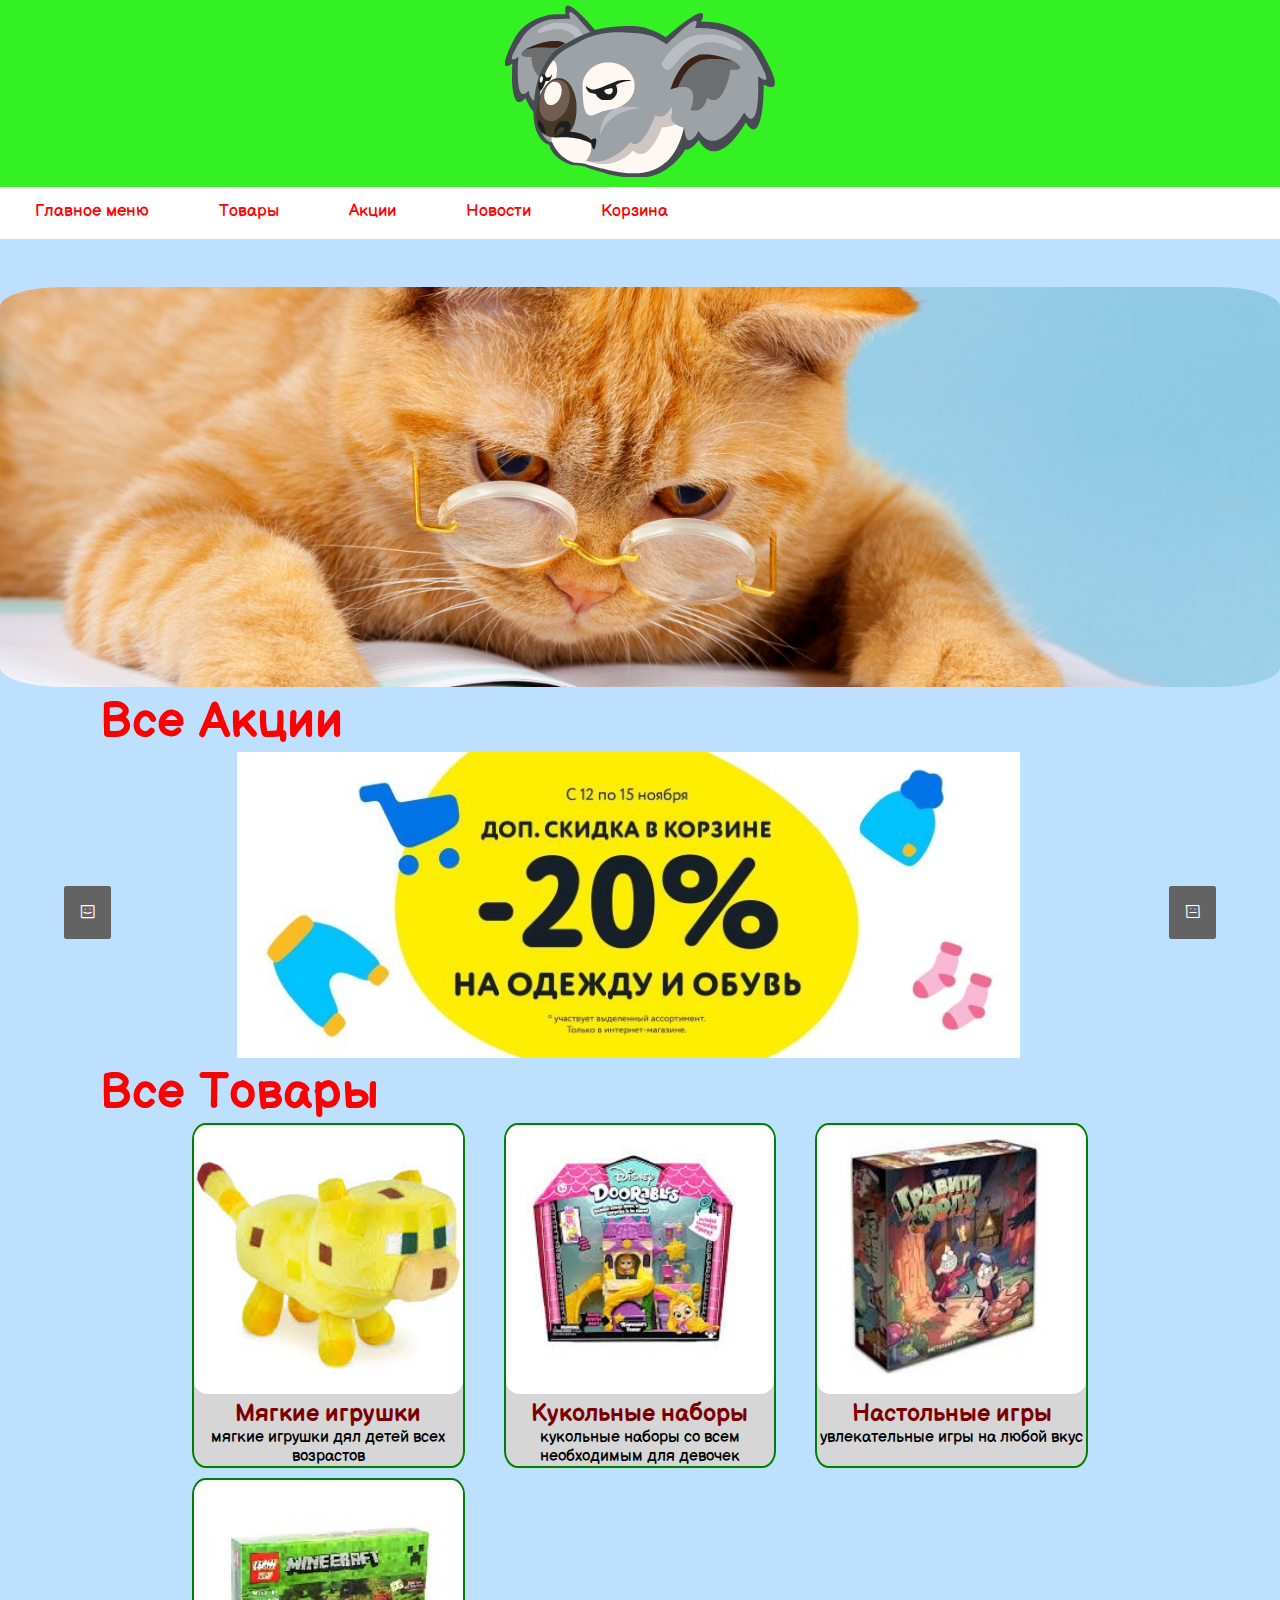
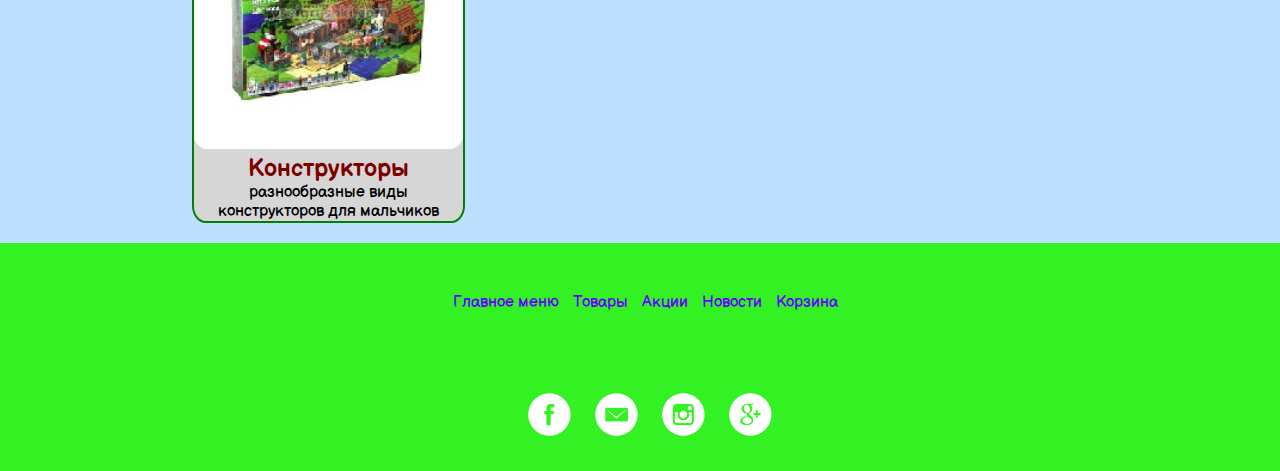
==== commit b29cf725: "basket page without adaptive style" ====
--- a/index.html
+++ b/index.html
@@ -7,7 +7,7 @@
     <link rel="stylesheet" href='css/style.css'>
     <!-- ссылка на шрифт -->
     <link rel="preconnect" href="https://fonts.gstatic.com">
-    <link href="https://fonts.googleapis.com/css2?family=Pacifico&display=swap" rel="stylesheet">
+    <link href="https://fonts.googleapis.com/css2?family=Balsamiq+Sans&display=swap" rel="stylesheet">
 </head>
 
 <body>
@@ -32,6 +32,7 @@
         <!-- большая картинка -->
         <img src="img/main_screen_image.jpg" alt="" class="main_image">
         <h3><a href="markdown.html">Все Акции</a> </h3>
+        <!-- карусель -->
         <div class="slideshow-container">
             <div class="mySlides fade">
                 <img src="img/markdown1.jpg" style="width: 80%" alt="">
--- a/css/style.css
+++ b/css/style.css
@@ -13,7 +13,7 @@
 }
 
 body {
-    font-family: 'Pacifico', cursive;
+    font-family: 'Balsamiq Sans', cursive;
     background: rgb(190, 224, 255);
 }
 
@@ -21,7 +21,7 @@
 /* настройка лого */
 
 .logo {
-    background: greenyellow;
+    background: rgb(51, 241, 34);
     width: 100%;
     display: flex;
     justify-content: center;
@@ -136,7 +136,7 @@
 footer {
     width: 100%;
     height: auto;
-    background: greenyellow;
+    background: rgb(51, 241, 34);
     margin: 0 auto;
     text-align: center;
     padding-top: 50px;
@@ -404,12 +404,12 @@
     background: #A3D0C3;
     width: 90%;
     position: relative;
-    margin-left: 5%;
+    margin: 20px auto;
 }
 
 .search input {
     height: 42px;
-    width: 100%;
+    width: 95%;
     padding-left: 10px;
     border: 2px solid #7BA7AB;
     border-radius: 5px;
@@ -422,7 +422,7 @@
     position: absolute;
     top: 0;
     right: 0px;
-    width: 42px;
+    width: 5%;
     height: 100%;
     border: none;
     background: green;
@@ -431,9 +431,9 @@
     color: white;
 }
 
-.search button:before {
-    /* font-family: FontAwesome;
-    content: "\f002"; */
+.search button::before {
+    font-family: FontAwesome;
+    content: "\f002";
     font-size: 16px;
     color: #F9F0DA;
 }
@@ -481,13 +481,132 @@
 }
 
 .toy button:hover {
-    background: white;
-    color: green;
+    border: 2px solid white;
 }
 
 .price {
     color: red;
     font-size: 16px;
+}
+
+
+/* стилизация элементов shopping_basket */
+
+.shopping_basket {
+    width: 100%;
+    display: grid;
+    grid-template-columns: repeat(2, 2fr);
+}
+
+.goods-container {
+    width: 110%;
+    margin: 5% 10%;
+    background: white;
+    height: auto;
+    border: 1px solid green;
+    border-radius: 5%;
+}
+
+.block-buy {
+    width: 50%;
+    margin: auto 30% 5%;
+    padding-left: 3%;
+    background: white;
+    height: auto;
+    border: 1px solid green;
+    border-radius: 5%;
+    text-align: center;
+}
+
+.block-buy-footer {
+    border-top: 1px solid blue;
+    width: 95%;
+}
+
+.block-buy h2 {
+    margin: auto;
+}
+
+.pay-button {
+    margin: 5% auto;
+    font-size: 20px;
+    position: relative;
+    display: inline-block;
+    width: 10em;
+    height: 2.5em;
+    line-height: 2.5em;
+    vertical-align: middle;
+    text-align: center;
+    color: orangered;
+    outline: none;
+    background: white;
+    border: 2px solid orangered;
+    border-radius: 5%;
+}
+
+.pay-button:hover {
+    background: orangered;
+    color: white;
+}
+
+#message {
+    width: 100%;
+    text-align: center;
+    height: auto;
+    display: none;
+    margin-top: 5%;
+    margin-bottom: 5%;
+}
+
+.bought-toy {
+    width: 98%;
+    height: auto;
+    margin: 1% auto;
+    border: 1px solid grey;
+    border-radius: 5%;
+    display: grid;
+    grid-template-columns: repeat(4, 1fr);
+    text-align: left;
+}
+
+.bought-toy img {
+    width: 100%;
+    border-radius: 55;
+    margin: 2% 2% 2% 2%;
+}
+
+.name-of-bought-toy {
+    margin: auto 10%;
+    font-size: 30px;
+}
+
+.price-of-bought-toy {
+    margin: auto 0;
+    font-style: initial;
+}
+
+.bought-toy button {
+    display: inline-block;
+    padding: 5%;
+    margin-top: 25%;
+    padding: 10px 15px;
+    font-size: 15px;
+    border: 1px solid orangered;
+    border-radius: 5%;
+    color: orangered;
+    background: white;
+}
+
+.bought-toy button:hover {
+    color: white;
+    background: orangered;
+}
+
+.bought-toy p {
+    display: inline-block;
+    padding: 5%;
+    margin-top: 25%;
+    font-size: 25px;
 }
 
 
@@ -549,14 +668,28 @@
         font-size: 30px;
     }
     .goods {
-        grid-template-columns: repeat(3, 1fr);
-    }
-}
-
-
-/* обработка варианта, когда экран меньше 600px */
-
-@media(max-width: 600px) {
+        grid-template-columns: repeat(4, 1fr);
+    }
+    .search button {
+        width: 7%;
+    }
+    .shopping_basket {
+        grid-template-columns: repeat(1, 1fr);
+    }
+    .goods-container {
+        width: 90%;
+        margin: auto;
+    }
+    .block-buy {
+        width: 87%;
+        margin: 5% auto 5%;
+    }
+}
+
+
+/* обработка варианта, когда экран меньше 630px */
+
+@media(max-width: 630px) {
     .toy_kinds {
         flex-direction: column;
     }
@@ -594,6 +727,12 @@
     }
     .goods {
         grid-template-columns: repeat(1, 1fr);
-        margin-left: 5%;
+        margin-left: 20%;
+    }
+    .toy {
+        width: 60%;
+    }
+    .search button {
+        width: 10%;
     }
 }